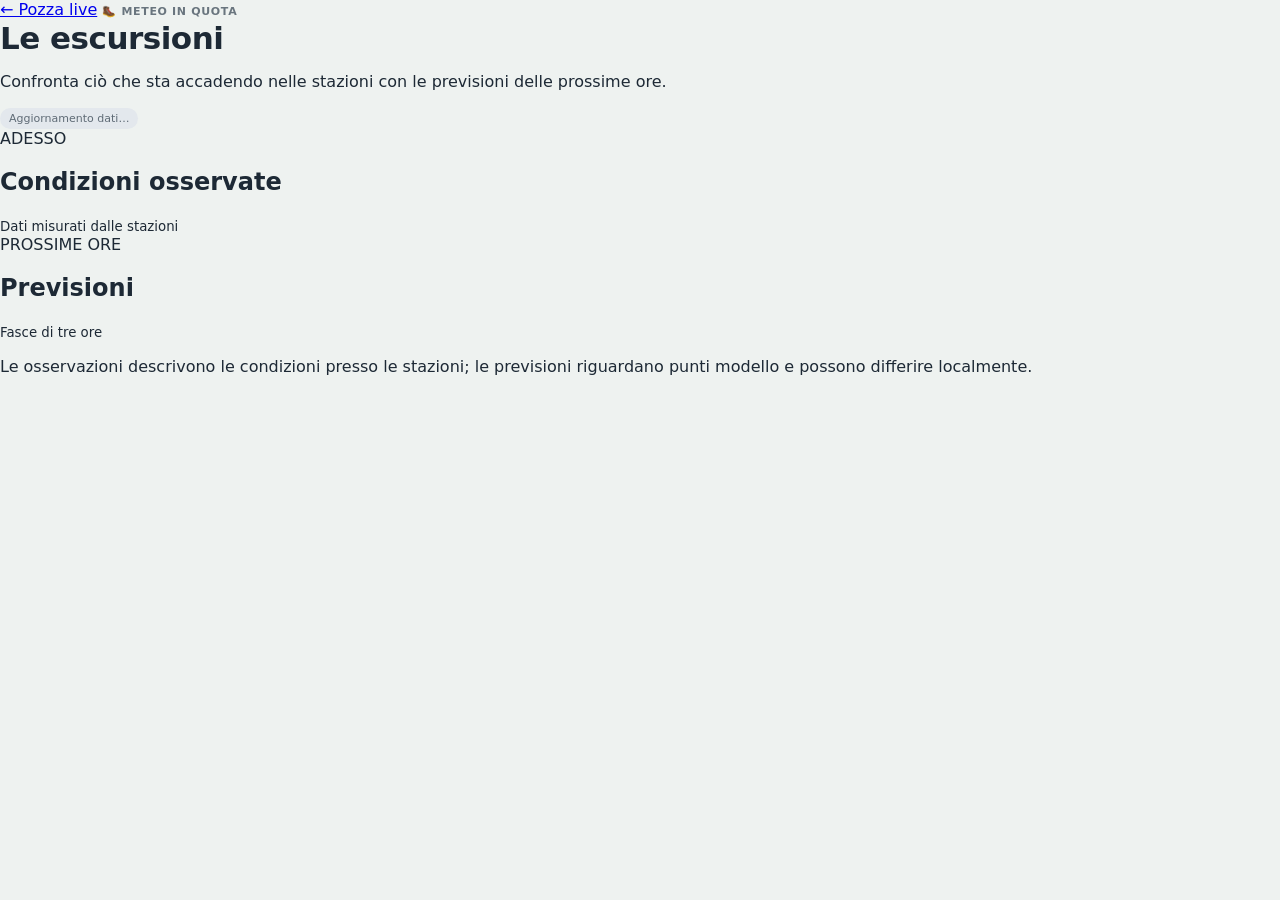
==== escursioni.html @ c5cfd61b "Aggiunge pagina escursioni" ====
<!DOCTYPE html>
<html lang="it">
<head>
<meta charset="UTF-8">
<meta name="viewport" content="width=device-width,initial-scale=1">
<meta name="theme-color" content="#4a6670">
<title>Meteo escursioni — Val di Fassa</title>
<link rel="stylesheet" href="style.css">
<link rel="stylesheet" href="escursioni.css">
</head>
<body>
<main class="hike-page">
 <header class="hike-header">
  <a href="index.html" class="back-link">← Pozza live</a>
  <div class="eyebrow">🥾 Meteo in quota</div>
  <h1>Le escursioni</h1>
  <p>Confronta ciò che sta accadendo nelle stazioni con le previsioni delle prossime ore.</p>
 </header>
 <nav id="hike-zones" class="hike-zones" aria-label="Zone escursioni"></nav>
 <div id="hike-status" class="worker-status">Aggiornamento dati…</div>
 <section aria-labelledby="observed-title">
  <div class="section-title"><div><span>ADESSO</span><h2 id="observed-title">Condizioni osservate</h2></div><small>Dati misurati dalle stazioni</small></div>
  <div id="observed-grid" class="observed-grid"></div>
 </section>
 <section aria-labelledby="forecast-title">
  <div class="section-title"><div><span>PROSSIME ORE</span><h2 id="forecast-title">Previsioni</h2></div><small>Fasce di tre ore</small></div>
  <div id="day-tabs" class="day-tabs" role="tablist" aria-label="Giorni di previsione"></div>
  <div id="forecast-locations" class="forecast-locations"></div>
 </section>
 <p class="hike-note">Le osservazioni descrivono le condizioni presso le stazioni; le previsioni riguardano punti modello e possono differire localmente.</p>
</main>
<dialog id="station-dialog"><button class="dialog-close" aria-label="Chiudi">✕</button><div id="station-dialog-body"></div></dialog>
<script src="trip-config.js"></script>
<script src="escursioni.js"></script>
</body>
</html>
---- style.css ----
:root{
 --bg:#eef2f0;
 --card-bg:#fff;
 --ink:#1d2935;
 --ink-soft:#69757e;
 --line:#e7ebed;
 --accent:#4a6670;
 --chip-bg:#eef1f2;
 --grad-cold:#4f83c9;
 --grad-mid:#5aa66a;
 --grad-hot:#cf5a44;
 --unknown:#adb5ba;
}
*{box-sizing:border-box}
body{margin:0;font-family:system-ui,-apple-system,BlinkMacSystemFont,"Segoe UI",Arial,sans-serif;background:var(--bg);color:var(--ink)}
.page{width:min(calc(100% - 14px),1050px);margin:auto;padding:12px 0 28px}

.page-header{text-align:center;margin-bottom:14px}
.eyebrow{display:inline-block;letter-spacing:.06em;text-transform:uppercase;font-size:11px;font-weight:700;color:var(--ink-soft);margin-bottom:2px}
h1{margin:0 0 7px;font-size:clamp(24px,5vw,31px);font-weight:800;letter-spacing:-.5px}
.title-icon{font-size:.6em;margin-right:5px;vertical-align:middle}
.worker-status{display:inline-block;padding:4px 9px;border-radius:999px;background:#e3e8ed;color:#5f6b76;font-size:11px}
.worker-status.ok{background:#e6ede9;color:#3d5a4a}.worker-status.error{background:#f3e6e4;color:#8a3f34}

.station-card{background:var(--card-bg);border-radius:16px;padding:14px;box-shadow:0 2px 10px rgba(20,40,60,.07);min-width:0;border:1px solid var(--line)}
.station-error{text-align:center}.error-text{color:#8a3f34;font-size:12px;margin:8px 0}
.card-title{display:flex;align-items:flex-start;gap:5px;font-size:14px;line-height:1.15}
.quota{margin-top:2px;color:var(--ink-soft);font-size:10px}

/* --- Hero card (Vigo) --- */
.hero-card{margin-bottom:9px}
.hero-top{display:flex;align-items:flex-start;gap:7px}
.card-icon{font-size:22px;line-height:1.1}
.station-name{font-weight:750;font-size:16px;line-height:1.2}

.hero-columns{display:flex;gap:12px;align-items:stretch;margin-top:14px}
/* Il grafico verticale è stato tolto: resta solo uno spazio bianco della
   stessa larghezza, per mantenere l'allineamento dei dati a destra */
.thermo-graph{flex:0 0 auto;width:26px}

.hero-values{flex:1;min-width:0;display:flex;flex-direction:column;gap:9px}

.temp-humidity-row{display:flex;align-items:baseline;gap:16px}
.value-num{font-size:29px;font-weight:800;color:var(--ink);letter-spacing:-.5px}
.value-humidity{font-size:20px;font-weight:700;color:var(--ink-soft)}

.percepita-block{display:flex;flex-direction:column;gap:5px}
.percepita-label{font-size:11px;color:var(--ink-soft)}
.percepita-label strong{color:var(--ink);font-size:12px}
.quality-row{display:flex;align-items:center;gap:8px}
.quality-track{position:relative;flex:1;height:6px;border-radius:4px;background:linear-gradient(90deg,var(--grad-cold),var(--grad-mid) 50%,var(--grad-hot))}
.quality-marker{position:absolute;top:50%;width:12px;height:12px;margin-left:-6px;margin-top:-6px;border-radius:50%;background:#fff;border:3px solid var(--unknown);box-shadow:0 1px 2px rgba(0,0,0,.25)}
.quality-label{font-size:11px;font-weight:700;white-space:nowrap}

.metrics{display:grid;grid-template-columns:1fr 1fr;gap:7px 10px}
.metric{display:flex;align-items:center;gap:7px;min-width:0}
.metric-icon{flex:0 0 auto;width:20px;text-align:center;font-size:13px}
.metric-text{display:flex;flex-direction:column;gap:0;min-width:0;line-height:1.15}
.metric-text small{font-size:9px;color:var(--ink-soft)}
.metric-text strong{font-size:12px;font-weight:700;color:var(--ink);line-height:1.25}

.alerts-slot{margin-top:11px;padding:8px 10px;border:1px dashed var(--line);border-radius:10px;font-size:10px;color:var(--ink-soft);text-align:center}

.data-time{margin-top:10px;padding-top:8px;border-top:1px solid var(--line);display:flex;align-items:center;gap:5px;font-size:10px;line-height:1.2}
.data-time strong{font-size:11px}
.age-dot{width:8px;height:8px;flex:0 0 8px;border-radius:50%;background:#7d8790}
.data-time.fresh{color:#3d6a52}.data-time.fresh .age-dot{background:#4f9070}
.data-time.warning{color:#8a6a2f}.data-time.warning .age-dot{background:#c39a4a}
.data-time.old{color:#8a3f34;font-weight:650}.data-time.old .age-dot{background:#b5564a}
.data-time.unknown{color:var(--ink-soft)}.data-time.unknown .age-dot{background:var(--unknown)}

.source-button{display:block;margin-top:9px;padding:8px;border-radius:9px;background:var(--chip-bg);color:var(--accent);text-align:center;text-decoration:none;font-size:11px;font-weight:700}

/* --- Compact cards (Monzon / Moena) --- */
.compact-grid{display:grid;grid-template-columns:1fr 1fr;gap:8px}
.compact-card{padding:11px;display:flex;flex-direction:column;gap:8px}
.compact-thr{margin-top:6px;gap:10px}
.compact-value{font-size:22px}
.compact-value.value-humidity{font-size:15px}
.metrics-compact{grid-template-columns:1fr;gap:5px}
.metrics-compact .metric-icon{width:16px;font-size:11px}
.metrics-compact .metric-text small{font-size:8px}
.metrics-compact .metric-text strong{font-size:10px}
.compact-card .quality-marker{width:10px;height:10px;margin-left:-5px;margin-top:-5px}
.compact-card .quality-label{font-size:10px}
.compact-card .source-button{font-size:9px;padding:6px}
.compact-card .data-time{font-size:9px}

/* --- Previsioni --- */
.forecast-section{margin-top:9px}
.forecast-details{background:linear-gradient(180deg,#f7fbff 0,#ffffff 72%);border-radius:15px;box-shadow:0 3px 12px rgba(20,70,105,.08);overflow:hidden;border:1px solid #cddde8}
.forecast-details summary{padding:14px 14px;background:linear-gradient(90deg,rgba(113,177,215,.12),rgba(255,255,255,.35))}
.forecast-summary-main{display:flex;align-items:center;gap:11px;min-width:0}
.forecast-icon{font-size:29px;line-height:1;flex:0 0 auto;filter:saturate(.9)}
.forecast-heading{min-width:0;display:flex;flex-direction:column;gap:4px}
.forecast-heading strong{font-size:17px;line-height:1.05;color:#29485f;letter-spacing:.01em}
.forecast-heading small{font-size:10px;color:#567083;white-space:nowrap;overflow:hidden;text-overflow:ellipsis}
.forecast-preview-line{display:flex;align-items:center;gap:7px;min-width:0}
.forecast-preview-line>span{position:relative}
.forecast-preview-line>span+span:before{content:"·";margin-right:7px;color:#8ea4b3}
.forecast-preview-line strong{font-size:10px;color:#38576d}

.forecast-content{padding:10px 9px 10px;border-top:1px solid #dbe7ee}
.forecast-content .worker-status{margin:9px 4px}
.forecast-tabs{
 display:flex;gap:7px;overflow-x:auto;padding:2px 3px 9px;
 scrollbar-width:thin;-webkit-overflow-scrolling:touch;
 scroll-snap-type:x proximity
}
.forecast-tab{
 flex:0 0 auto;min-width:126px;border:1px solid var(--line);border-radius:12px;
 background:#f8faf9;color:var(--ink-soft);padding:7px 9px;font:inherit;
 cursor:pointer;white-space:nowrap;text-align:left;scroll-snap-align:start
}
.forecast-tab-top{display:block;font-size:10px;line-height:1.25;color:#3a4753}
.forecast-tab-top strong{font-size:10px}
.forecast-tab-top small{font-size:8px;color:var(--ink-soft);font-weight:700}
.forecast-tab-bottom{display:block;margin-top:4px;font-size:9px;font-weight:700}
.forecast-tab.active{background:#eef7fc;color:#29485f;border-color:#9fc3d8;box-shadow:0 2px 7px rgba(20,80,115,.10)}
.forecast-tab:focus-visible{outline:2px solid #86a8bf;outline-offset:2px}
.forecast-day-summary{display:none}
.forecast-empty{padding:14px 8px;text-align:center;color:var(--ink-soft);font-size:10px}

/* Card triorarie: circa tre visibili alla volta e scorrimento orizzontale */
.forecast-grid{
 display:flex;gap:9px;overflow-x:auto;padding:2px 2px 10px;
 scrollbar-width:thin;-webkit-overflow-scrolling:touch;
 scroll-snap-type:x mandatory
}
.forecast-item{
 flex:0 0 calc((100% - 27px)/4);min-width:104px;box-sizing:border-box;
 background:linear-gradient(180deg,#ffffff,#f6fbfd);border:1px solid #d6e4eb;border-radius:13px;
 padding:13px 8px;text-align:center;scroll-snap-align:start;cursor:pointer;
 transition:box-shadow .15s,transform .15s
}
.forecast-item:hover,.forecast-item:focus-visible{
 box-shadow:0 4px 14px rgba(20,40,60,.12);transform:translateY(-1px);outline:none
}
.forecast-hour{font-size:14px;font-weight:800;color:#3a4753}
.forecast-sky{font-size:30px;line-height:1.15;margin:7px 0 3px}
.forecast-condition{
 display:inline-block;vertical-align:middle;margin-left:2px;padding:2px 4px;
 border-radius:5px;background:var(--chip-bg);font-size:8px;font-weight:800;
 color:var(--ink-soft)
}
.forecast-temp{display:block;font-size:26px;line-height:1.15;margin-bottom:7px}
.forecast-rain{font-size:12px;line-height:1.4;color:#3a4753;margin-top:6px;white-space:nowrap;font-weight:800}
.forecast-more{margin-top:8px;font-size:8px;color:var(--ink-soft);opacity:.75}
.forecast-attribution{margin:8px 3px 0;font-size:8px;color:var(--ink-soft);text-align:center}

/* Dettaglio della fascia aperto al tap */
.forecast-modal-head{display:flex;align-items:center;justify-content:space-between;gap:15px;margin-bottom:15px}
.forecast-modal-time{font-size:13px;font-weight:800;color:#3a4753}
.forecast-modal-sky{font-size:34px;margin-top:5px}
.forecast-modal-temp{font-size:38px;font-weight:800}
.forecast-modal-grid{display:grid;grid-template-columns:1fr 1fr;gap:9px}
.forecast-modal-grid>div{background:#f8faf9;border:1px solid var(--line);border-radius:11px;padding:10px}
.forecast-modal-grid span{display:block;font-size:9px;color:var(--ink-soft);margin-bottom:4px}
.forecast-modal-grid strong{font-size:13px;color:#3a4753}

@media(max-width:480px){
 .forecast-item{flex-basis:calc((100% - 18px)/3);min-width:100px}
 .forecast-tab{min-width:122px}
}
@media(max-width:340px){
 .forecast-item{flex-basis:calc((100% - 18px)/3);min-width:96px}
 .forecast-modal-grid{grid-template-columns:1fr}
}

/* --- Trip section --- */
.trip-section{margin-top:9px}
details{background:var(--card-bg);border-radius:14px;box-shadow:0 2px 9px rgba(20,40,60,.06);overflow:hidden;border:1px solid var(--line)}
summary{list-style:none;cursor:pointer;padding:12px 13px;display:flex;align-items:center;justify-content:space-between;gap:10px}
summary::-webkit-details-marker{display:none}
summary span:first-child{display:flex;flex-direction:column;gap:2px}
summary strong{font-size:13px}
summary small{color:var(--ink-soft);font-size:10px;font-weight:400}
.summary-arrow{font-size:11px;transition:transform .2s;color:var(--ink-soft)}
details[open] .summary-arrow{transform:rotate(180deg)}
.trip-content{padding:0 13px 13px;border-top:1px solid var(--line)}
.trip-content p{margin:9px 0;color:var(--ink-soft);font-size:10px}
.trip-content code{background:var(--chip-bg);padding:1px 4px;border-radius:4px}

/* --- Griglia stazioni gita --- */
.trip-content .worker-status{margin-bottom:9px}
.trip-grid{display:grid;grid-template-columns:1fr 1fr;gap:8px}
.trip-card{padding:10px;cursor:pointer;transition:box-shadow .15s,transform .15s}
.trip-card:hover,.trip-card:focus-visible{box-shadow:0 4px 14px rgba(20,40,60,.12);transform:translateY(-1px);outline:none}
.trip-card .compact-thr{margin-top:5px}
.trip-rain{margin-top:6px;font-size:10px;color:var(--ink-soft)}
.trip-card-offline{cursor:default;text-align:center}
.trip-card-offline:hover,.trip-card-offline:focus-visible{box-shadow:0 2px 10px rgba(20,40,60,.07);transform:none}

/* --- Modale dettaglio stazione gita --- */
.modal-backdrop{position:fixed;inset:0;background:rgba(15,25,35,.5);display:flex;align-items:flex-end;justify-content:center;z-index:100}
.modal-backdrop[hidden]{display:none}
.modal-sheet{position:relative;background:var(--card-bg);width:min(100%,520px);max-height:88vh;overflow-y:auto;border-radius:18px 18px 0 0;padding:18px 16px 22px;box-shadow:0 -4px 24px rgba(0,0,0,.2)}
.modal-close{position:absolute;top:10px;right:12px;width:30px;height:30px;border:none;border-radius:50%;background:var(--chip-bg);color:var(--ink-soft);font-size:14px;cursor:pointer}
@media(min-width:600px){
 .modal-backdrop{align-items:center}
 .modal-sheet{border-radius:16px}
}

@media(max-width:380px){
 .page{width:calc(100% - 8px)}
 .hero-columns{gap:9px}.thermo-graph{width:22px}
 .value-num{font-size:25px}.value-humidity{font-size:17px}
 .metrics{gap:5px 7px}
 .compact-grid{gap:6px}
}
@media(min-width:761px){
 .metrics{grid-template-columns:1fr 1fr 1fr}
}


/* Per un'escursione: selezione zone e fonti aggiuntive */
.trip-zones{display:flex;gap:8px;flex-wrap:wrap;margin:0 0 12px;}
.trip-zone{border:1px solid rgba(74,102,112,.35);background:rgba(255,255,255,.75);border-radius:999px;padding:8px 12px;font:inherit;font-size:.86rem;cursor:pointer;}
.trip-zone.active{font-weight:700;}
.trip-card[hidden]{display:none!important;}
.trip-extras{display:grid;grid-template-columns:repeat(auto-fit,minmax(220px,1fr));gap:10px;margin-top:12px;}
.trip-extra-card{border:1px solid rgba(74,102,112,.18);border-radius:14px;padding:12px;background:rgba(255,255,255,.7);}
.trip-extra-pending{opacity:.72;}
.trip-extra-head{display:flex;gap:9px;align-items:center;margin-bottom:8px;}
.trip-extra-head>span{font-size:1.35rem;}
.trip-extra-head strong,.trip-extra-head small{display:block;}
.trip-extra-head small{opacity:.7;margin-top:2px;}
.trip-extra-card p{font-size:.82rem;margin:6px 0 10px;line-height:1.35;}
.trip-extra-open{border:0;border-radius:9px;padding:8px 10px;cursor:pointer;font:inherit;font-size:.82rem;}
.trip-iframe-modal{height:min(78vh,760px);display:flex;flex-direction:column;gap:10px;}
.trip-iframe-modal h2{margin:0;font-size:1.15rem;}
.trip-iframe-modal iframe{width:100%;height:100%;border:0;border-radius:10px;background:#fff;}
@media(max-width:600px){.trip-zone{font-size:.78rem;padding:7px 9px}.trip-extras{grid-template-columns:1fr}}
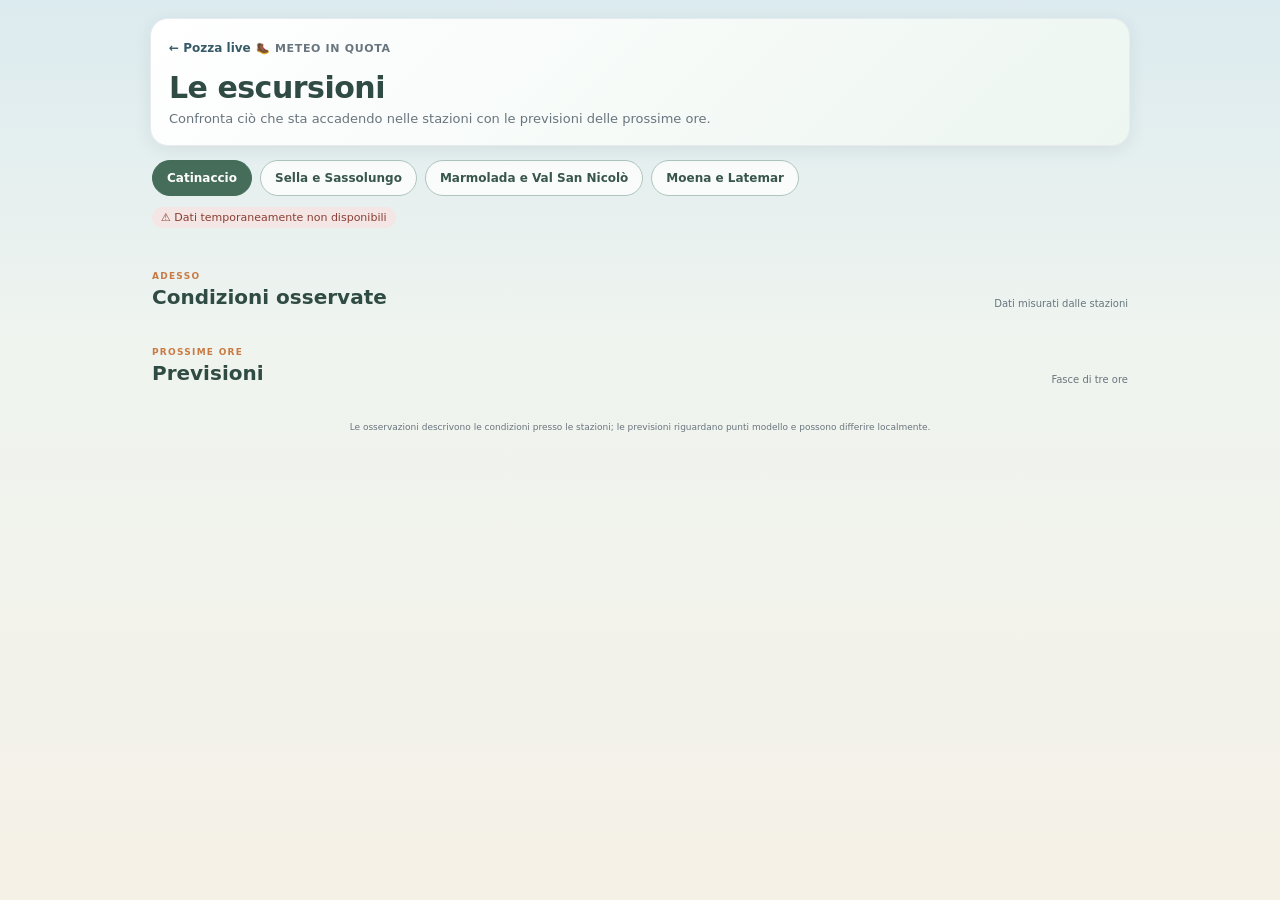
==== commit 5344bad4: "Aggiorna versione risorse escursioni" ====
--- a/escursioni.html
+++ b/escursioni.html
@@ -30,7 +30,7 @@
  <p class="hike-note">Le osservazioni descrivono le condizioni presso le stazioni; le previsioni riguardano punti modello e possono differire localmente.</p>
 </main>
 <dialog id="station-dialog"><button class="dialog-close" aria-label="Chiudi">✕</button><div id="station-dialog-body"></div></dialog>
-<script src="trip-config.js"></script>
-<script src="escursioni.js"></script>
+<script src="trip-config.js?v=2"></script>
+<script src="escursioni.js?v=2"></script>
 </body>
 </html>
--- a/style.css
+++ b/style.css
@@ -190,6 +190,11 @@
 .trip-rain{margin-top:6px;font-size:10px;color:var(--ink-soft)}
 .trip-card-offline{cursor:default;text-align:center}
 .trip-card-offline:hover,.trip-card-offline:focus-visible{box-shadow:0 2px 10px rgba(20,40,60,.07);transform:none}
+.trip-forecast-preview{margin-top:13px}
+.trip-forecast-preview h3{margin:0 0 7px;font-size:12px;color:var(--ink-soft)}
+.trip-forecast-card{display:grid;grid-template-columns:minmax(105px,1.25fr) 1fr auto;gap:5px 9px;align-items:center;padding:9px 10px;border:1px solid var(--line);border-radius:11px;background:rgba(255,255,255,.72);font-size:10px;margin-top:6px}
+.trip-forecast-card div{display:flex;flex-direction:column}.trip-forecast-card small{color:var(--ink-soft);margin-top:2px}.trip-forecast-card>span:last-child{grid-column:2/4;color:var(--ink-soft)}
+.trip-page-link{display:block;margin-top:11px;padding:10px 12px;border-radius:10px;background:#4a6670;color:#fff;text-align:center;text-decoration:none;font-size:11px;font-weight:800}
 
 /* --- Modale dettaglio stazione gita --- */
 .modal-backdrop{position:fixed;inset:0;background:rgba(15,25,35,.5);display:flex;align-items:flex-end;justify-content:center;z-index:100}
@@ -231,3 +236,4 @@
 .trip-iframe-modal h2{margin:0;font-size:1.15rem;}
 .trip-iframe-modal iframe{width:100%;height:100%;border:0;border-radius:10px;background:#fff;}
 @media(max-width:600px){.trip-zone{font-size:.78rem;padding:7px 9px}.trip-extras{grid-template-columns:1fr}}
+@media(max-width:430px){.trip-forecast-card{grid-template-columns:1fr auto}.trip-forecast-card>span:last-child{grid-column:1/3}.trip-forecast-weather{justify-self:end}}
--- a/escursioni.css
+++ b/escursioni.css
@@ -0,0 +1,15 @@
+:root{--hike-green:#456d5a;--hike-blue:#3d6f86;--hike-warm:#c97a42}
+body{background:linear-gradient(180deg,#dcebef 0,#eff4ef 38%,#f5f1e7 100%);min-height:100vh}
+.hike-page{width:min(980px,calc(100% - 20px));margin:0 auto;padding:18px 0 34px}
+.hike-header{position:relative;padding:18px 18px 16px;background:linear-gradient(135deg,#fff,#edf6f1);border:1px solid var(--line);border-radius:18px;box-shadow:0 4px 18px rgba(28,55,61,.08)}
+.hike-header h1{margin:3px 0 5px;font-size:30px;color:#304b43}.hike-header p{margin:0;max-width:620px;color:var(--ink-soft);font-size:13px;line-height:1.45}
+.back-link{display:inline-block;margin-bottom:12px;color:#365b66;text-decoration:none;font-size:12px;font-weight:800}
+.hike-zones{display:flex;gap:8px;overflow-x:auto;padding:14px 2px 8px;scrollbar-width:none}.hike-zones::-webkit-scrollbar{display:none}
+.hike-zone{flex:0 0 auto;border:1px solid #afc4bd;background:rgba(255,255,255,.78);color:#38564c;border-radius:999px;padding:10px 14px;font:inherit;font-size:12px;font-weight:700;cursor:pointer}.hike-zone.active{background:var(--hike-green);border-color:var(--hike-green);color:#fff}
+#hike-status{margin:3px 2px 14px}.section-title{display:flex;justify-content:space-between;align-items:end;gap:12px;margin:22px 2px 9px}.section-title span{font-size:9px;font-weight:900;letter-spacing:.14em;color:var(--hike-warm)}.section-title h2{margin:2px 0 0;font-size:20px;color:#304b43}.section-title small{color:var(--ink-soft);font-size:10px}
+.observed-grid{display:grid;grid-template-columns:repeat(auto-fit,minmax(210px,1fr));gap:9px}.observed-card{border:1px solid var(--line);border-radius:15px;background:rgba(255,255,255,.88);padding:13px;box-shadow:0 2px 10px rgba(20,40,60,.05);cursor:pointer;text-align:left;font:inherit;color:inherit}.observed-card.stale{border-color:#d9a27b}.observed-card.offline{opacity:.72;cursor:default}.observed-head{display:flex;justify-content:space-between;gap:8px}.observed-head strong{font-size:13px}.observed-head small,.observed-time{font-size:9px;color:var(--ink-soft)}.observed-temp{font-size:30px;font-weight:850;margin:9px 0 6px}.observed-metrics{display:flex;flex-wrap:wrap;gap:5px}.observed-metrics span{padding:5px 7px;border-radius:8px;background:#f0f5f3;font-size:10px}.observed-time{margin-top:9px}
+.day-tabs{display:flex;gap:7px;overflow-x:auto;padding:1px 1px 9px;scrollbar-width:none}.day-tab{flex:0 0 auto;border:1px solid #c6d8df;background:#fff;border-radius:10px;padding:8px 12px;font:inherit;font-size:11px;font-weight:800;color:#42616d}.day-tab.active{background:var(--hike-blue);border-color:var(--hike-blue);color:#fff}
+.forecast-locations{display:grid;gap:10px}.location-card{border:1px solid var(--line);border-radius:15px;background:rgba(255,255,255,.9);padding:12px;overflow:hidden}.location-head{display:flex;align-items:center;justify-content:space-between;gap:10px;margin-bottom:9px}.location-head h3{margin:0;font-size:14px}.location-head small{color:var(--ink-soft);font-size:9px}.period-strip{display:flex;gap:7px;overflow-x:auto;padding-bottom:4px;scroll-snap-type:x mandatory}.period-card{flex:0 0 125px;scroll-snap-align:start;border-radius:11px;background:#f4f8f7;border:1px solid #dce7e3;padding:9px;text-align:center}.period-time{font-size:10px;font-weight:900}.period-weather{font-size:22px;margin:5px 0}.period-weather small{display:block;font-size:9px;color:var(--ink-soft);margin-top:2px}.period-temp{font-size:18px;font-weight:850}.period-rain,.period-wind{font-size:9px;color:#43545c;margin-top:4px}.period-card.severe{background:#fff0e9;border-color:#e6ad87}.hike-note{font-size:9px;line-height:1.45;color:var(--ink-soft);text-align:center;margin:17px 8px 0}
+dialog{width:min(480px,calc(100% - 24px));border:0;border-radius:17px;padding:18px;box-shadow:0 20px 70px rgba(0,0,0,.3);color:#30434a}dialog::backdrop{background:rgba(15,25,35,.55)}.dialog-close{float:right;border:0;background:#edf2f0;border-radius:50%;width:30px;height:30px;cursor:pointer}.dialog-title{font-size:20px;margin:2px 38px 2px 0}.dialog-sub{font-size:10px;color:var(--ink-soft)}.dialog-grid{display:grid;grid-template-columns:1fr 1fr;gap:8px;margin-top:15px}.dialog-grid div{background:#f3f7f5;border-radius:10px;padding:9px}.dialog-grid small,.dialog-grid strong{display:block}.dialog-grid small{font-size:9px;color:var(--ink-soft);margin-bottom:3px}.dialog-grid strong{font-size:12px}
+@media(max-width:560px){.hike-page{width:calc(100% - 12px);padding-top:6px}.hike-header{border-radius:14px;padding:15px}.observed-grid{grid-template-columns:1fr 1fr;gap:7px}.observed-card{padding:10px}.observed-temp{font-size:25px}.observed-metrics{display:grid}.section-title small{display:none}}
+@media(max-width:370px){.observed-grid{grid-template-columns:1fr}.dialog-grid{grid-template-columns:1fr}}
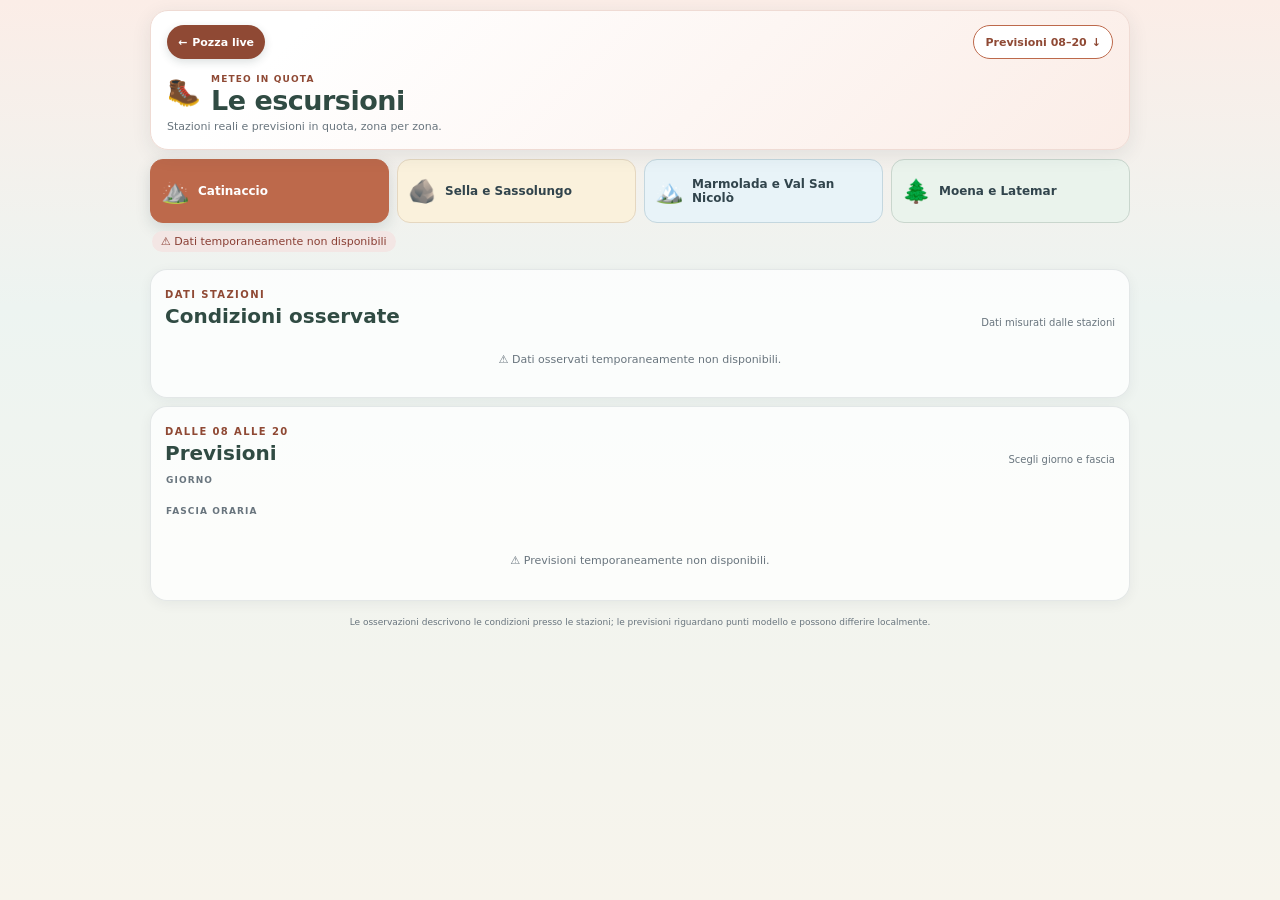
==== commit 04f3a4dd: "Rifinisce interfaccia e dati meteo escursioni" ====
--- a/escursioni.html
+++ b/escursioni.html
@@ -3,34 +3,51 @@
 <head>
 <meta charset="UTF-8">
 <meta name="viewport" content="width=device-width,initial-scale=1">
-<meta name="theme-color" content="#4a6670">
+<meta name="theme-color" content="#456d5a">
 <title>Meteo escursioni — Val di Fassa</title>
-<link rel="stylesheet" href="style.css">
-<link rel="stylesheet" href="escursioni.css">
+<link rel="stylesheet" href="./style.css">
+<link rel="stylesheet" href="./escursioni.css">
+<script>
+window.addEventListener("load",()=>setTimeout(()=>{
+ const styles=getComputedStyle(document.documentElement);
+ const ready=styles.getPropertyValue("--ink").trim()&&styles.getPropertyValue("--hike-ui-ready").trim();
+ const key=`meteo-fassa-style-retry:${location.pathname}`;
+ try{
+  if(!ready&&sessionStorage.getItem(key)!=="1"){sessionStorage.setItem(key,"1");location.reload();}
+  else if(ready)sessionStorage.removeItem(key);
+ }catch{}
+},250));
+</script>
 </head>
-<body>
+<body data-zone="catinaccio">
 <main class="hike-page">
  <header class="hike-header">
-  <a href="index.html" class="back-link">← Pozza live</a>
-  <div class="eyebrow">🥾 Meteo in quota</div>
-  <h1>Le escursioni</h1>
-  <p>Confronta ciò che sta accadendo nelle stazioni con le previsioni delle prossime ore.</p>
+  <div class="hike-header-actions">
+   <a href="./index.html" class="back-link"><span aria-hidden="true">←</span> Pozza live</a>
+   <a href="#forecast-panel" class="forecast-jump">Previsioni 08–20 <span aria-hidden="true">↓</span></a>
+  </div>
+  <div class="hike-title-row"><span class="hike-title-icon" aria-hidden="true">🥾</span><div><div class="eyebrow">Meteo in quota</div><h1>Le escursioni</h1></div></div>
+  <p>Stazioni reali e previsioni in quota, zona per zona.</p>
  </header>
  <nav id="hike-zones" class="hike-zones" aria-label="Zone escursioni"></nav>
- <div id="hike-status" class="worker-status">Aggiornamento dati…</div>
- <section aria-labelledby="observed-title">
-  <div class="section-title"><div><span>ADESSO</span><h2 id="observed-title">Condizioni osservate</h2></div><small>Dati misurati dalle stazioni</small></div>
+ <div id="hike-status" class="worker-status" hidden></div>
+ <section class="hike-panel" aria-labelledby="observed-title">
+  <div class="section-title"><div><span id="observed-kicker">AGGIORNAMENTO STAZIONI…</span><h2 id="observed-title">Condizioni osservate</h2></div><small>Dati misurati dalle stazioni</small></div>
   <div id="observed-grid" class="observed-grid"></div>
  </section>
- <section aria-labelledby="forecast-title">
-  <div class="section-title"><div><span>PROSSIME ORE</span><h2 id="forecast-title">Previsioni</h2></div><small>Fasce di tre ore</small></div>
+ <section id="forecast-panel" class="hike-panel forecast-panel" aria-labelledby="forecast-title">
+  <div class="section-title"><div><span>DALLE 08 ALLE 20</span><h2 id="forecast-title">Previsioni</h2></div><small>Scegli giorno e fascia</small></div>
+  <div class="forecast-control-label">Giorno</div>
   <div id="day-tabs" class="day-tabs" role="tablist" aria-label="Giorni di previsione"></div>
-  <div id="forecast-locations" class="forecast-locations"></div>
+  <div class="forecast-control-label">Fascia oraria</div>
+  <div id="period-tabs" class="period-tabs" role="tablist" aria-label="Fasce orarie"></div>
+  <div id="forecast-window" class="forecast-window" aria-live="polite"></div>
+  <div id="forecast-grid" class="forecast-point-grid"></div>
  </section>
  <p class="hike-note">Le osservazioni descrivono le condizioni presso le stazioni; le previsioni riguardano punti modello e possono differire localmente.</p>
 </main>
-<dialog id="station-dialog"><button class="dialog-close" aria-label="Chiudi">✕</button><div id="station-dialog-body"></div></dialog>
-<script src="trip-config.js?v=2"></script>
-<script src="escursioni.js?v=2"></script>
+<dialog id="detail-dialog"><button class="dialog-close" aria-label="Chiudi">✕</button><div id="detail-dialog-body"></div></dialog>
+<script src="./trip-config.js"></script>
+<script src="./escursioni.js"></script>
 </body>
 </html>
--- a/style.css
+++ b/style.css
@@ -215,6 +215,60 @@
 }
 @media(min-width:761px){
  .metrics{grid-template-columns:1fr 1fr 1fr}
+}
+
+/* --- Accesso compatto alla pagina Escursioni --- */
+.trip-launcher{
+ margin-top:9px;
+ padding:13px;
+ border:1px solid #d8e1de;
+ border-radius:16px;
+ background:linear-gradient(135deg,#ffffff 0,#f3f7f4 100%);
+ box-shadow:0 2px 10px rgba(20,40,60,.07)
+}
+.trip-launcher-head{display:flex;align-items:center;gap:9px;margin-bottom:11px}
+.trip-launcher-head>span:last-child{display:flex;flex-direction:column;gap:2px}
+.trip-launcher-head strong{font-size:14px}
+.trip-launcher-head small{font-size:10px;color:var(--ink-soft)}
+.trip-launcher-icon{font-size:23px;line-height:1}
+.trip-launcher-grid{display:grid;grid-template-columns:repeat(4,minmax(0,1fr));gap:7px}
+.trip-launcher-zone{
+ --zone-color:#4a6670;
+ --zone-soft:#edf2f1;
+ min-height:68px;
+ display:flex;
+ align-items:center;
+ gap:8px;
+ padding:10px;
+ border:1px solid #cfd9d6;
+ border-color:color-mix(in srgb,var(--zone-color) 32%,white);
+ border-radius:12px;
+ background:var(--zone-soft);
+ color:#263740;
+ text-decoration:none;
+ line-height:1.15;
+ transition:transform .15s,box-shadow .15s
+}
+.trip-launcher-zone:hover,.trip-launcher-zone:focus-visible{
+ transform:translateY(-1px);
+ box-shadow:0 4px 12px color-mix(in srgb,var(--zone-color) 18%,transparent);
+ outline:2px solid color-mix(in srgb,var(--zone-color) 55%,white);
+ outline-offset:2px
+}
+.trip-launcher-zone>span{font-size:23px;line-height:1;flex:0 0 auto}
+.trip-launcher-zone strong{font-size:11px}
+.zone-catinaccio{--zone-color:#bd694b;--zone-soft:#fbede7}
+.zone-sella{--zone-color:#a97b2d;--zone-soft:#faf1dc}
+.zone-marmolada{--zone-color:#397995;--zone-soft:#e8f3f8}
+.zone-moena{--zone-color:#4c7557;--zone-soft:#eaf3ec}
+
+@media(max-width:600px){
+ .trip-launcher-grid{grid-template-columns:1fr 1fr}
+ .trip-launcher-zone{min-height:62px;padding:9px}
+}
+@media(max-width:350px){
+ .trip-launcher-zone strong{font-size:10px}
+ .trip-launcher-zone>span{font-size:20px}
 }
 
 
--- a/escursioni.css
+++ b/escursioni.css
@@ -1,15 +1,220 @@
-:root{--hike-green:#456d5a;--hike-blue:#3d6f86;--hike-warm:#c97a42}
-body{background:linear-gradient(180deg,#dcebef 0,#eff4ef 38%,#f5f1e7 100%);min-height:100vh}
-.hike-page{width:min(980px,calc(100% - 20px));margin:0 auto;padding:18px 0 34px}
-.hike-header{position:relative;padding:18px 18px 16px;background:linear-gradient(135deg,#fff,#edf6f1);border:1px solid var(--line);border-radius:18px;box-shadow:0 4px 18px rgba(28,55,61,.08)}
-.hike-header h1{margin:3px 0 5px;font-size:30px;color:#304b43}.hike-header p{margin:0;max-width:620px;color:var(--ink-soft);font-size:13px;line-height:1.45}
-.back-link{display:inline-block;margin-bottom:12px;color:#365b66;text-decoration:none;font-size:12px;font-weight:800}
-.hike-zones{display:flex;gap:8px;overflow-x:auto;padding:14px 2px 8px;scrollbar-width:none}.hike-zones::-webkit-scrollbar{display:none}
-.hike-zone{flex:0 0 auto;border:1px solid #afc4bd;background:rgba(255,255,255,.78);color:#38564c;border-radius:999px;padding:10px 14px;font:inherit;font-size:12px;font-weight:700;cursor:pointer}.hike-zone.active{background:var(--hike-green);border-color:var(--hike-green);color:#fff}
-#hike-status{margin:3px 2px 14px}.section-title{display:flex;justify-content:space-between;align-items:end;gap:12px;margin:22px 2px 9px}.section-title span{font-size:9px;font-weight:900;letter-spacing:.14em;color:var(--hike-warm)}.section-title h2{margin:2px 0 0;font-size:20px;color:#304b43}.section-title small{color:var(--ink-soft);font-size:10px}
-.observed-grid{display:grid;grid-template-columns:repeat(auto-fit,minmax(210px,1fr));gap:9px}.observed-card{border:1px solid var(--line);border-radius:15px;background:rgba(255,255,255,.88);padding:13px;box-shadow:0 2px 10px rgba(20,40,60,.05);cursor:pointer;text-align:left;font:inherit;color:inherit}.observed-card.stale{border-color:#d9a27b}.observed-card.offline{opacity:.72;cursor:default}.observed-head{display:flex;justify-content:space-between;gap:8px}.observed-head strong{font-size:13px}.observed-head small,.observed-time{font-size:9px;color:var(--ink-soft)}.observed-temp{font-size:30px;font-weight:850;margin:9px 0 6px}.observed-metrics{display:flex;flex-wrap:wrap;gap:5px}.observed-metrics span{padding:5px 7px;border-radius:8px;background:#f0f5f3;font-size:10px}.observed-time{margin-top:9px}
-.day-tabs{display:flex;gap:7px;overflow-x:auto;padding:1px 1px 9px;scrollbar-width:none}.day-tab{flex:0 0 auto;border:1px solid #c6d8df;background:#fff;border-radius:10px;padding:8px 12px;font:inherit;font-size:11px;font-weight:800;color:#42616d}.day-tab.active{background:var(--hike-blue);border-color:var(--hike-blue);color:#fff}
-.forecast-locations{display:grid;gap:10px}.location-card{border:1px solid var(--line);border-radius:15px;background:rgba(255,255,255,.9);padding:12px;overflow:hidden}.location-head{display:flex;align-items:center;justify-content:space-between;gap:10px;margin-bottom:9px}.location-head h3{margin:0;font-size:14px}.location-head small{color:var(--ink-soft);font-size:9px}.period-strip{display:flex;gap:7px;overflow-x:auto;padding-bottom:4px;scroll-snap-type:x mandatory}.period-card{flex:0 0 125px;scroll-snap-align:start;border-radius:11px;background:#f4f8f7;border:1px solid #dce7e3;padding:9px;text-align:center}.period-time{font-size:10px;font-weight:900}.period-weather{font-size:22px;margin:5px 0}.period-weather small{display:block;font-size:9px;color:var(--ink-soft);margin-top:2px}.period-temp{font-size:18px;font-weight:850}.period-rain,.period-wind{font-size:9px;color:#43545c;margin-top:4px}.period-card.severe{background:#fff0e9;border-color:#e6ad87}.hike-note{font-size:9px;line-height:1.45;color:var(--ink-soft);text-align:center;margin:17px 8px 0}
-dialog{width:min(480px,calc(100% - 24px));border:0;border-radius:17px;padding:18px;box-shadow:0 20px 70px rgba(0,0,0,.3);color:#30434a}dialog::backdrop{background:rgba(15,25,35,.55)}.dialog-close{float:right;border:0;background:#edf2f0;border-radius:50%;width:30px;height:30px;cursor:pointer}.dialog-title{font-size:20px;margin:2px 38px 2px 0}.dialog-sub{font-size:10px;color:var(--ink-soft)}.dialog-grid{display:grid;grid-template-columns:1fr 1fr;gap:8px;margin-top:15px}.dialog-grid div{background:#f3f7f5;border-radius:10px;padding:9px}.dialog-grid small,.dialog-grid strong{display:block}.dialog-grid small{font-size:9px;color:var(--ink-soft);margin-bottom:3px}.dialog-grid strong{font-size:12px}
-@media(max-width:560px){.hike-page{width:calc(100% - 12px);padding-top:6px}.hike-header{border-radius:14px;padding:15px}.observed-grid{grid-template-columns:1fr 1fr;gap:7px}.observed-card{padding:10px}.observed-temp{font-size:25px}.observed-metrics{display:grid}.section-title small{display:none}}
-@media(max-width:370px){.observed-grid{grid-template-columns:1fr}.dialog-grid{grid-template-columns:1fr}}
+:root{
+ --hike-ui-ready:1;
+ --zone:#bd694b;
+ --zone-deep:#8f4934;
+ --zone-soft:#fbede7;
+ --hike-blue:#3d6f86;
+ --hike-warm:#c97a42;
+}
+body{
+ min-height:100vh;
+ background:linear-gradient(180deg,var(--zone-soft) 0,#edf4f1 34%,#f7f4ec 100%);
+ transition:background .2s
+}
+html{scroll-behavior:smooth;scroll-padding-top:8px}
+body[data-zone="catinaccio"]{--zone:#bd694b;--zone-deep:#8f4934;--zone-soft:#fbede7}
+body[data-zone="sella"]{--zone:#a97b2d;--zone-deep:#76521c;--zone-soft:#faf1dc}
+body[data-zone="marmolada"]{--zone:#397995;--zone-deep:#24566e;--zone-soft:#e8f3f8}
+body[data-zone="moena"]{--zone:#4c7557;--zone-deep:#31523b;--zone-soft:#eaf3ec}
+
+.hike-page{width:min(980px,calc(100% - 20px));margin:0 auto;padding:10px 0 34px}
+.hike-header{
+ position:relative;
+ padding:14px 16px;
+ border:1px solid #d8e1de;
+ border-color:color-mix(in srgb,var(--zone) 24%,white);
+ border-radius:18px;
+ background:linear-gradient(135deg,#fff 15%,var(--zone-soft));
+ box-shadow:0 5px 20px rgba(28,55,61,.09)
+}
+.hike-header-actions{display:flex;align-items:center;justify-content:space-between;gap:8px;margin-bottom:8px}
+.back-link,.forecast-jump{
+ display:inline-flex;
+ align-items:center;
+ justify-content:center;
+ gap:5px;
+ min-height:34px;
+ padding:7px 11px;
+ border-radius:999px;
+ font-size:11px;
+ font-weight:850;
+ text-decoration:none;
+ white-space:nowrap
+}
+.back-link{background:var(--zone-deep);color:#fff;box-shadow:0 3px 9px rgba(35,60,65,.16)}
+.forecast-jump{border:1px solid var(--zone);background:#fff;color:var(--zone-deep)}
+.back-link:focus-visible,.forecast-jump:focus-visible{outline:2px solid var(--zone);outline-offset:2px}
+.hike-title-row{display:flex;align-items:center;gap:10px}
+.hike-title-icon{font-size:27px;line-height:1}
+.hike-header .eyebrow{color:var(--zone-deep);font-size:9px;letter-spacing:.13em}
+.hike-header h1{margin:0;font-size:27px;color:#304b43;line-height:1.08}
+.hike-header p{margin:5px 0 0;max-width:650px;color:var(--ink-soft);font-size:11px;line-height:1.35}
+
+.hike-zones{display:grid;grid-template-columns:repeat(4,minmax(0,1fr));gap:8px;padding:9px 0 6px}
+.hike-zone{
+ --button-zone:#4a6670;
+ --button-soft:#eef2f1;
+ display:flex;
+ align-items:center;
+ gap:8px;
+ min-width:0;
+ min-height:64px;
+ padding:9px 10px;
+ border:1px solid #d4dddd;
+ border-color:color-mix(in srgb,var(--button-zone) 30%,white);
+ border-radius:13px;
+ background:var(--button-soft);
+ color:#31444c;
+ font:inherit;
+ text-align:left;
+ cursor:pointer;
+ transition:transform .15s,box-shadow .15s,background .15s,color .15s
+}
+.hike-zone[data-zone="catinaccio"]{--button-zone:#bd694b;--button-soft:#fbede7}
+.hike-zone[data-zone="sella"]{--button-zone:#a97b2d;--button-soft:#faf1dc}
+.hike-zone[data-zone="marmolada"]{--button-zone:#397995;--button-soft:#e8f3f8}
+.hike-zone[data-zone="moena"]{--button-zone:#4c7557;--button-soft:#eaf3ec}
+.hike-zone:hover,.hike-zone:focus-visible{transform:translateY(-1px);box-shadow:0 4px 13px rgba(35,60,65,.12);outline:none}
+.hike-zone.active{background:var(--button-zone);border-color:var(--button-zone);color:#fff;box-shadow:0 5px 15px rgba(35,60,65,.15)}
+.hike-zone-icon{font-size:23px;line-height:1;flex:0 0 auto}
+.hike-zone strong{display:block;font-size:12px;line-height:1.18}
+
+#hike-status{margin:2px 2px 9px}
+#hike-status[hidden]{display:none}
+.hike-panel{
+ margin-top:8px;
+ padding:13px;
+ border:1px solid rgba(66,88,92,.13);
+ border-radius:17px;
+ background:rgba(255,255,255,.76);
+ box-shadow:0 3px 13px rgba(20,40,60,.055)
+}
+.section-title{display:flex;justify-content:space-between;align-items:end;gap:12px;margin:0 1px 7px}
+.section-title span{font-size:10px;font-weight:900;letter-spacing:.14em;color:var(--zone-deep)}
+.section-title h2{margin:2px 0 0;font-size:20px;color:#304b43}
+.section-title small{color:var(--ink-soft);font-size:10px}
+
+.observed-grid{display:grid;grid-template-columns:repeat(4,minmax(0,1fr));gap:8px}
+.observed-card{
+ display:flex;
+ flex-direction:column;
+ min-width:0;
+ border:1px solid var(--line);
+ border-top:3px solid var(--zone);
+ border-radius:14px;
+ background:#fff;
+ padding:11px;
+ box-shadow:0 2px 9px rgba(20,40,60,.055);
+ cursor:pointer;
+ text-align:left;
+ font:inherit;
+ color:inherit;
+ transition:transform .15s,box-shadow .15s
+}
+.observed-card:hover,.observed-card:focus-visible{transform:translateY(-1px);box-shadow:0 5px 15px rgba(20,40,60,.11);outline:2px solid var(--zone);outline-offset:2px}
+.observed-card.stale{border-top-color:#cf813f}.observed-card.offline{opacity:.68;cursor:default}.observed-card.offline:hover{transform:none}
+.observed-head{display:flex;justify-content:space-between;align-items:flex-start;gap:7px;min-height:35px}
+.observed-name{display:flex;align-items:flex-start;gap:5px;min-width:0}
+.observed-name>span{font-size:16px;line-height:1}
+.observed-head strong{display:block;font-size:13px;line-height:1.18}
+.observed-head small,.observed-time{font-size:9px;color:var(--ink-soft)}
+.observed-source{flex:0 0 auto;max-width:70px;text-align:right;overflow:hidden;text-overflow:ellipsis}
+.observed-temp{font-size:29px;font-weight:850;margin:8px 0 7px;letter-spacing:-.03em}
+.observed-metrics{display:flex;flex-wrap:wrap;gap:4px}
+.observed-metrics span{padding:5px 6px;border-radius:7px;background:#f0f5f3;font-size:10px;line-height:1.2;white-space:nowrap}
+.observed-time{margin-top:8px;padding-top:6px;border-top:1px solid var(--line)}
+.observed-time.stale{color:#9a5c27;font-weight:800}
+
+.forecast-panel{padding-bottom:15px}
+.forecast-control-label{margin:10px 2px 5px;font-size:9px;font-weight:900;letter-spacing:.12em;text-transform:uppercase;color:var(--ink-soft)}
+.day-tabs,.period-tabs{display:flex;gap:7px;overflow-x:auto;padding:1px 2px 5px;scrollbar-width:none;-webkit-overflow-scrolling:touch}
+.day-tabs::-webkit-scrollbar,.period-tabs::-webkit-scrollbar{display:none}
+.day-tab,.period-tab{
+ flex:0 0 auto;
+ border:1px solid #c9d7d9;
+ background:#fff;
+ border-radius:10px;
+ padding:8px 11px;
+ color:#42616d;
+ font:inherit;
+ font-size:11px;
+ font-weight:800;
+ cursor:pointer
+}
+.day-tab.active,.period-tab.active{background:var(--zone);border-color:var(--zone);color:#fff}
+.day-tab:focus-visible,.period-tab:focus-visible{outline:2px solid var(--zone);outline-offset:2px}
+.period-tabs{display:grid;grid-template-columns:repeat(4,minmax(0,1fr));overflow:visible}
+.period-tab{width:100%;padding:9px 5px;text-align:center;font-size:12px}
+.forecast-window{margin:9px 2px 8px;color:var(--zone-deep);font-size:12px;font-weight:800}
+.forecast-point-grid{display:grid;grid-template-columns:repeat(auto-fit,minmax(180px,1fr));gap:8px}
+.forecast-point-card{
+ min-width:0;
+ min-height:166px;
+ display:flex;
+ flex-direction:column;
+ border:1px solid #dce6e5;
+ border-radius:14px;
+ background:linear-gradient(180deg,#fff,#f6faf8);
+ padding:10px;
+ color:inherit;
+ font:inherit;
+ text-align:left;
+ cursor:pointer;
+ transition:transform .15s,box-shadow .15s
+}
+.forecast-point-card:hover,.forecast-point-card:focus-visible{transform:translateY(-1px);box-shadow:0 5px 15px rgba(20,40,60,.11);outline:2px solid var(--zone);outline-offset:2px}
+.forecast-point-card.wet{border-color:#a9ccd9;background:linear-gradient(180deg,#fff,#eef8fb)}
+.forecast-point-card.severe{border-color:#d98264;background:linear-gradient(180deg,#fff,#fff0e8);box-shadow:inset 0 3px 0 #d98264}
+.forecast-point-head{display:flex;justify-content:space-between;align-items:flex-start;gap:7px;min-height:33px}
+.forecast-point-head strong{font-size:13px;line-height:1.18}
+.forecast-point-head small{flex:0 0 auto;font-size:8px;color:var(--ink-soft)}
+.forecast-point-main{display:grid;grid-template-columns:auto 1fr auto;align-items:center;gap:7px;margin:8px 0}
+.forecast-weather-icon{font-size:30px;line-height:1}
+.forecast-weather-label{font-size:11px;line-height:1.15;font-weight:800;color:#40545d}
+.forecast-temperature{font-size:27px;font-weight:850;white-space:nowrap}
+.forecast-point-metrics{display:grid;grid-template-columns:1fr 1fr;gap:4px;margin-top:auto}
+.forecast-point-metrics span{padding:6px;border-radius:7px;background:rgba(226,237,234,.72);font-size:10px;text-align:center;white-space:nowrap}
+.forecast-tap{margin-top:7px;font-size:9px;color:var(--ink-soft);text-align:right}
+.forecast-empty{grid-column:1/-1;padding:18px;text-align:center;color:var(--ink-soft);font-size:11px}
+
+.hike-note{font-size:9px;line-height:1.45;color:var(--ink-soft);text-align:center;margin:15px 8px 0}
+dialog{width:min(480px,calc(100% - 24px));max-height:86vh;overflow:auto;border:0;border-radius:17px;padding:18px;box-shadow:0 20px 70px rgba(0,0,0,.3);color:#30434a}
+dialog::backdrop{background:rgba(15,25,35,.55)}
+.dialog-close{position:sticky;top:0;float:right;border:0;background:#edf2f0;border-radius:50%;width:30px;height:30px;cursor:pointer;z-index:1}
+.dialog-title{font-size:20px;margin:2px 38px 2px 0;line-height:1.18}
+.dialog-sub{font-size:10px;line-height:1.4;color:var(--ink-soft)}
+.dialog-weather{display:flex;align-items:center;justify-content:space-between;gap:12px;margin:14px 0 8px;padding:12px;border-radius:13px;background:var(--zone-soft)}
+.dialog-weather-icon{font-size:38px}.dialog-weather strong{display:block;font-size:15px}.dialog-weather-temp{font-size:31px!important}
+.dialog-grid{display:grid;grid-template-columns:1fr 1fr;gap:8px;margin-top:13px}
+.dialog-grid div{background:#f3f7f5;border-radius:10px;padding:9px}
+.dialog-grid small,.dialog-grid strong{display:block}.dialog-grid small{font-size:9px;color:var(--ink-soft);margin-bottom:3px}.dialog-grid strong{font-size:12px}
+
+@media(max-width:700px){
+ .hike-zones{grid-template-columns:1fr 1fr}
+ .observed-grid{grid-template-columns:1fr 1fr}
+ .forecast-point-grid{grid-template-columns:1fr 1fr}
+}
+@media(max-width:560px){
+ .hike-page{width:calc(100% - 12px);padding-top:5px}
+ .hike-header{border-radius:14px;padding:10px 11px}
+ .hike-header-actions{margin-bottom:6px}
+ .back-link,.forecast-jump{min-height:32px;padding:6px 10px;font-size:10px}
+ .hike-title-icon{font-size:24px}
+ .hike-header h1{font-size:23px}
+ .hike-header p{margin-top:3px;font-size:10px}
+ .hike-panel{padding:10px;border-radius:14px}
+ .hike-zones{gap:6px;padding:7px 0 5px}
+ .hike-zone{min-height:52px;padding:7px}.hike-zone-icon{font-size:20px}.hike-zone strong{font-size:10px}
+ .observed-card{padding:9px}.observed-temp{font-size:24px}.observed-source{display:none}
+ .forecast-point-grid{gap:7px}.forecast-point-card{min-height:185px;padding:10px}
+ .forecast-point-metrics{grid-template-columns:1fr}
+ .forecast-point-metrics span{text-align:left}
+ .section-title small{display:none}
+}
+@media(max-width:370px){
+ .forecast-point-head strong{font-size:11px}
+ .forecast-point-main{grid-template-columns:auto 1fr;gap:6px}
+ .forecast-temperature{grid-column:1/-1;font-size:22px}
+ .forecast-point-metrics{grid-template-columns:1fr}
+ .dialog-grid{grid-template-columns:1fr}
+}
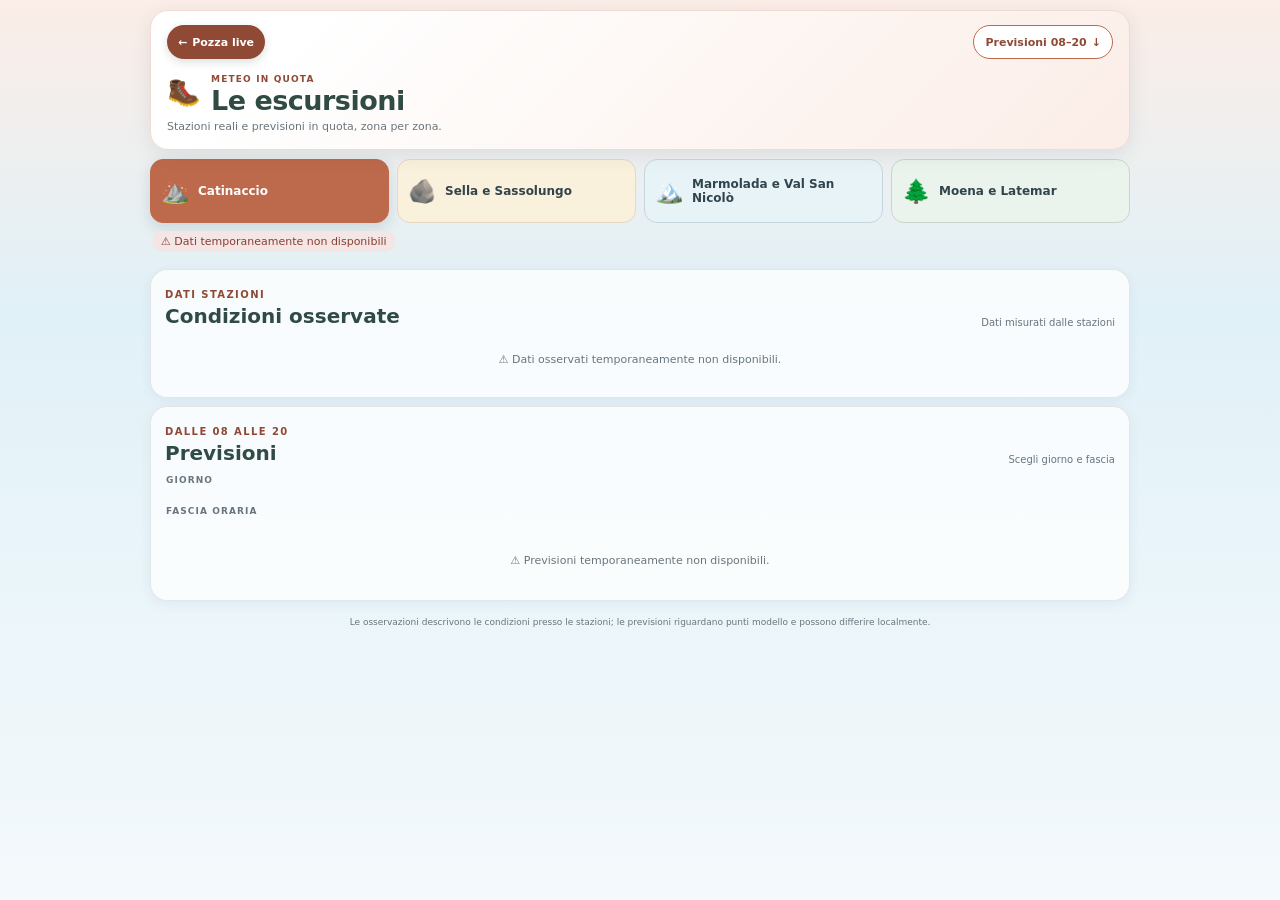
==== commit 0fa29cdf: "Rinnova lo sfondo della PWA in azzurro" ====
--- a/escursioni.html
+++ b/escursioni.html
@@ -3,8 +3,16 @@
 <head>
 <meta charset="UTF-8">
 <meta name="viewport" content="width=device-width,initial-scale=1">
-<meta name="theme-color" content="#456d5a">
+<meta name="theme-color" content="#4f91b8">
+<meta name="description" content="Condizioni osservate e previsioni per le escursioni in Val di Fassa.">
+<meta name="mobile-web-app-capable" content="yes">
+<meta name="apple-mobile-web-app-capable" content="yes">
+<meta name="apple-mobile-web-app-status-bar-style" content="default">
+<meta name="apple-mobile-web-app-title" content="Meteo Fassa">
 <title>Meteo escursioni — Val di Fassa</title>
+<link rel="manifest" href="./manifest.webmanifest">
+<link rel="icon" type="image/png" sizes="64x64" href="./icons/favicon-64.png">
+<link rel="apple-touch-icon" sizes="180x180" href="./icons/apple-touch-icon.png">
 <link rel="stylesheet" href="./style.css">
 <link rel="stylesheet" href="./escursioni.css">
 <script>
@@ -49,5 +57,6 @@
 <dialog id="detail-dialog"><button class="dialog-close" aria-label="Chiudi">✕</button><div id="detail-dialog-body"></div></dialog>
 <script src="./trip-config.js"></script>
 <script src="./escursioni.js"></script>
+<script src="./pwa.js"></script>
 </body>
 </html>
--- a/style.css
+++ b/style.css
@@ -1,18 +1,18 @@
 :root{
- --bg:#eef2f0;
+ --bg:#e4f1f8;
  --card-bg:#fff;
  --ink:#1d2935;
  --ink-soft:#69757e;
  --line:#e7ebed;
- --accent:#4a6670;
- --chip-bg:#eef1f2;
+ --accent:#397995;
+ --chip-bg:#edf4f8;
  --grad-cold:#4f83c9;
  --grad-mid:#5aa66a;
  --grad-hot:#cf5a44;
  --unknown:#adb5ba;
 }
 *{box-sizing:border-box}
-body{margin:0;font-family:system-ui,-apple-system,BlinkMacSystemFont,"Segoe UI",Arial,sans-serif;background:var(--bg);color:var(--ink)}
+body{margin:0;font-family:system-ui,-apple-system,BlinkMacSystemFont,"Segoe UI",Arial,sans-serif;background:linear-gradient(180deg,#d8edf7 0,var(--bg) 42%,#f6fafc 100%) fixed;color:var(--ink)}
 .page{width:min(calc(100% - 14px),1050px);margin:auto;padding:12px 0 28px}
 
 .page-header{text-align:center;margin-bottom:14px}
@@ -21,6 +21,9 @@
 .title-icon{font-size:.6em;margin-right:5px;vertical-align:middle}
 .worker-status{display:inline-block;padding:4px 9px;border-radius:999px;background:#e3e8ed;color:#5f6b76;font-size:11px}
 .worker-status.ok{background:#e6ede9;color:#3d5a4a}.worker-status.error{background:#f3e6e4;color:#8a3f34}
+.pwa-install{margin:7px 0 0;padding:7px 11px;border:1px solid var(--accent);border-radius:999px;background:var(--accent);color:#fff;font:inherit;font-size:12px;font-weight:800;cursor:pointer}
+.pwa-install[hidden]{display:none}
+@media(display-mode:standalone){.pwa-install{display:none}}
 
 .station-card{background:var(--card-bg);border-radius:16px;padding:14px;box-shadow:0 2px 10px rgba(20,40,60,.07);min-width:0;border:1px solid var(--line)}
 .station-error{text-align:center}.error-text{color:#8a3f34;font-size:12px;margin:8px 0}
@@ -221,9 +224,9 @@
 .trip-launcher{
  margin-top:9px;
  padding:13px;
- border:1px solid #d8e1de;
+ border:1px solid #cfdfe7;
  border-radius:16px;
- background:linear-gradient(135deg,#ffffff 0,#f3f7f4 100%);
+ background:linear-gradient(135deg,#ffffff 0,#f1f8fb 100%);
  box-shadow:0 2px 10px rgba(20,40,60,.07)
 }
 .trip-launcher-head{display:flex;align-items:center;gap:9px;margin-bottom:11px}
--- a/escursioni.css
+++ b/escursioni.css
@@ -8,7 +8,7 @@
 }
 body{
  min-height:100vh;
- background:linear-gradient(180deg,var(--zone-soft) 0,#edf4f1 34%,#f7f4ec 100%);
+ background:linear-gradient(180deg,var(--zone-soft) 0,#e1f1f8 34%,#f4f9fc 100%);
  transition:background .2s
 }
 html{scroll-behavior:smooth;scroll-padding-top:8px}
@@ -188,6 +188,7 @@
 .dialog-grid{display:grid;grid-template-columns:1fr 1fr;gap:8px;margin-top:13px}
 .dialog-grid div{background:#f3f7f5;border-radius:10px;padding:9px}
 .dialog-grid small,.dialog-grid strong{display:block}.dialog-grid small{font-size:9px;color:var(--ink-soft);margin-bottom:3px}.dialog-grid strong{font-size:12px}
+.dialog-source{margin-top:13px}
 
 @media(max-width:700px){
  .hike-zones{grid-template-columns:1fr 1fr}
